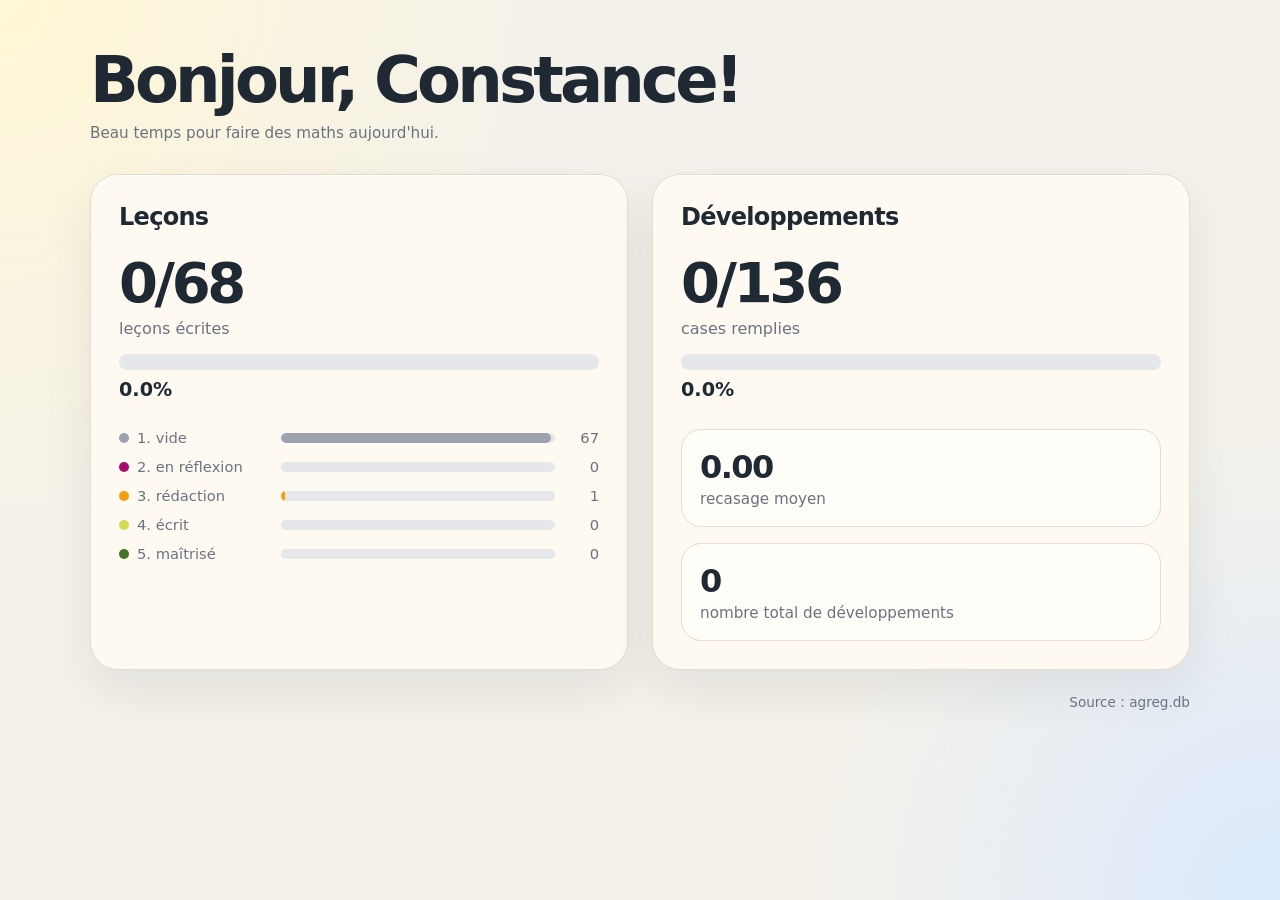
==== index.html @ 9bbb5dce "dashboard" ====
<!DOCTYPE html>
<html lang="fr">
<head>
  <meta charset="utf-8">
  <title>Dashboard agrégation</title>
  <meta name="viewport" content="width=device-width, initial-scale=1">

  <style>
    :root {
      --bg: #f4f1ea;
      --card: #fffaf0;
      --ink: #1f2933;
      --muted: #6b7280;
      --border: #e5dcc9;

      --s1: #9ca3af;
      --s2: #a70a6b;
      --s3: #f59e0b;
      --s4: #d3d950;
      --s5: #427525;
    }

    * {
      box-sizing: border-box;
    }

    body {
      margin: 0;
      min-height: 100vh;
      font-family: system-ui, -apple-system, BlinkMacSystemFont, "Segoe UI", sans-serif;
      background:
        radial-gradient(circle at top left, #fff7d6 0, transparent 35%),
        radial-gradient(circle at bottom right, #dbeafe 0, transparent 30%),
        var(--bg);
      color: var(--ink);
    }

    .page {
      width: min(1100px, calc(100% - 32px));
      margin: 0 auto;
      padding: 48px 0;
    }

    header {
      margin-bottom: 32px;
    }

    h1 {
      margin: 0;
      font-size: clamp(2rem, 5vw, 4rem);
      letter-spacing: -0.06em;
      line-height: 1;
    }

    .subtitle {
      margin-top: 12px;
      color: var(--muted);
      font-size: 0.95rem;
    }

    .grid {
      display: grid;
      grid-template-columns: repeat(2, minmax(0, 1fr));
      gap: 24px;
      align-items: stretch;
    }

    @media (max-width: 800px) {
      .grid {
        grid-template-columns: 1fr;
      }
    }

    .card {
      background: color-mix(in srgb, var(--card) 92%, white);
      border: 1px solid var(--border);
      border-radius: 28px;
      padding: 28px;
      box-shadow:
        0 20px 50px rgba(31, 41, 51, 0.08),
        inset 0 1px 0 rgba(255, 255, 255, 0.8);
    }

    .card h2 {
      margin: 0 0 24px;
      font-size: 1.5rem;
      letter-spacing: -0.03em;
    }

    .metric {
      margin-bottom: 28px;
    }

    .metric-main {
      font-size: clamp(2rem, 5vw, 3.5rem);
      line-height: 1;
      font-weight: 800;
      letter-spacing: -0.06em;
    }

    .metric-label {
      margin-top: 8px;
      color: var(--muted);
      font-size: 1rem;
    }

    .progress-track {
      width: 100%;
      height: 16px;
      border-radius: 999px;
      overflow: hidden;
      background: #e5e7eb;
      margin-top: 16px;
    }

    .progress-fill {
      height: 100%;
      border-radius: inherit;
      background: linear-gradient(90deg, #f59e0b, #22c55e);
    }

    .big-percent {
      margin-top: 8px;
      font-size: 1.2rem;
      font-weight: 700;
    }

    .bars {
      display: grid;
      gap: 12px;
      margin-top: 16px;
    }

    .bar-row {
      display: grid;
      grid-template-columns: 150px 1fr 32px;
      gap: 12px;
      align-items: center;
      font-size: 0.92rem;
    }

    .bar-label {
      display: flex;
      align-items: center;
      gap: 8px;
      color: var(--muted);
      white-space: nowrap;
    }

    .status-dot {
      width: 10px;
      height: 10px;
      border-radius: 999px;
      flex: 0 0 auto;
    }

    .bar-track {
      height: 10px;
      border-radius: 999px;
      background: #e5e7eb;
      overflow: hidden;
    }

    .bar-fill {
      height: 100%;
      border-radius: inherit;
    }

    .bar-count {
      text-align: right;
      font-variant-numeric: tabular-nums;
      color: var(--muted);
    }

    .status-1 { background: var(--s1); }
    .status-2 { background: var(--s2); }
    .status-3 { background: var(--s3); }
    .status-4 { background: var(--s4); }
    .status-5 { background: var(--s5); }

    .secondary-metrics {
      display: grid;
      gap: 16px;
      margin-top: 28px;
    }

    .mini-card {
      border: 1px solid var(--border);
      border-radius: 20px;
      padding: 18px;
      background: rgba(255, 255, 255, 0.45);
    }

    .mini-value {
      font-size: 2rem;
      font-weight: 800;
      letter-spacing: -0.05em;
    }

    .mini-label {
      margin-top: 4px;
      color: var(--muted);
      font-size: 0.95rem;
    }

    footer {
      margin-top: 24px;
      color: var(--muted);
      font-size: 0.85rem;
      text-align: right;
    }
  </style>
</head>

<body>
  <main class="page">
    <header>
      <h1>Bonjour, Constance!</h1>
      <div class="subtitle">Beau temps pour faire des maths aujourd'hui.</div>
    </header>

    <section class="grid">
      <article class="card">
        <h2>Leçons</h2>

        <div class="metric">
          <div class="metric-main">0/68</div>
          <div class="metric-label">leçons écrites</div>

          <div class="progress-track">
            <div class="progress-fill" style="width: 0.0%"></div>
          </div>

          <div class="big-percent">0.0%</div>
        </div>

        <div class="bars">
          
            <div class="bar-row">
              <div class="bar-label">
                <span class="status-dot status-1"></span>
                <span>1. vide</span>
              </div>
              <div class="bar-track">
                <div class="bar-fill status-1" style="width: 98.53%"></div>
              </div>
              <div class="bar-count">67</div>
            </div>
            

            <div class="bar-row">
              <div class="bar-label">
                <span class="status-dot status-2"></span>
                <span>2. en réflexion</span>
              </div>
              <div class="bar-track">
                <div class="bar-fill status-2" style="width: 0.00%"></div>
              </div>
              <div class="bar-count">0</div>
            </div>
            

            <div class="bar-row">
              <div class="bar-label">
                <span class="status-dot status-3"></span>
                <span>3. rédaction</span>
              </div>
              <div class="bar-track">
                <div class="bar-fill status-3" style="width: 1.47%"></div>
              </div>
              <div class="bar-count">1</div>
            </div>
            

            <div class="bar-row">
              <div class="bar-label">
                <span class="status-dot status-4"></span>
                <span>4. écrit</span>
              </div>
              <div class="bar-track">
                <div class="bar-fill status-4" style="width: 0.00%"></div>
              </div>
              <div class="bar-count">0</div>
            </div>
            

            <div class="bar-row">
              <div class="bar-label">
                <span class="status-dot status-5"></span>
                <span>5. maîtrisé</span>
              </div>
              <div class="bar-track">
                <div class="bar-fill status-5" style="width: 0.00%"></div>
              </div>
              <div class="bar-count">0</div>
            </div>
            
        </div>
      </article>

      <article class="card">
        <h2>Développements</h2>

        <div class="metric">
          <div class="metric-main">0/136</div>
          <div class="metric-label">cases remplies</div>

          <div class="progress-track">
            <div class="progress-fill" style="width: 0.0%"></div>
          </div>

          <div class="big-percent">0.0%</div>
        </div>

        <div class="secondary-metrics">
          <div class="mini-card">
            <div class="mini-value">0.00</div>
            <div class="mini-label">recasage moyen</div>
          </div>

          <div class="mini-card">
            <div class="mini-value">0</div>
            <div class="mini-label">nombre total de développements</div>
          </div>
        </div>
      </article>
    </section>

    <footer>
      Source : agreg.db
    </footer>
  </main>
</body>
</html>
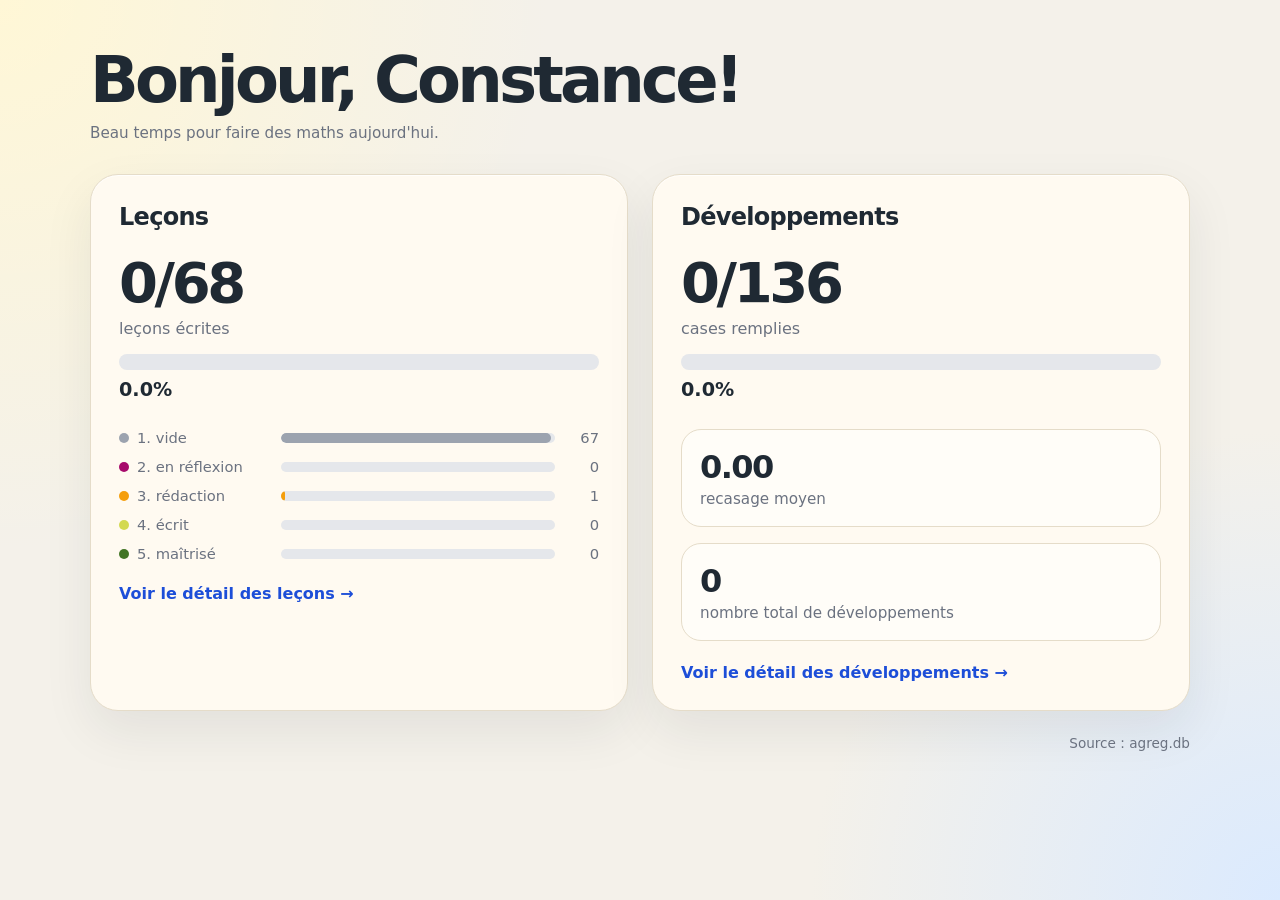
==== commit 40fcbd86: "Add leçons and dev detail dashboard pages" ====
--- a/index.html
+++ b/index.html
@@ -178,6 +178,16 @@
     .status-4 { background: var(--s4); }
     .status-5 { background: var(--s5); }
 
+    .card-link {
+      margin-top: 22px;
+    }
+
+    .card-link a {
+      color: #1d4ed8;
+      text-decoration: none;
+      font-weight: 600;
+    }
+
     .secondary-metrics {
       display: grid;
       gap: 16px;
@@ -296,6 +306,12 @@
             </div>
             
         </div>
+
+        <div class="card-link">
+          <a href="lecons/index.html">Voir le détail des leçons →</a>
+
+        </div>
+
       </article>
 
       <article class="card">
@@ -322,6 +338,10 @@
             <div class="mini-value">0</div>
             <div class="mini-label">nombre total de développements</div>
           </div>
+        </div>
+
+        <div class="card-link">
+          <a href="dev/index.html">Voir le détail des développements →</a>
         </div>
       </article>
     </section>
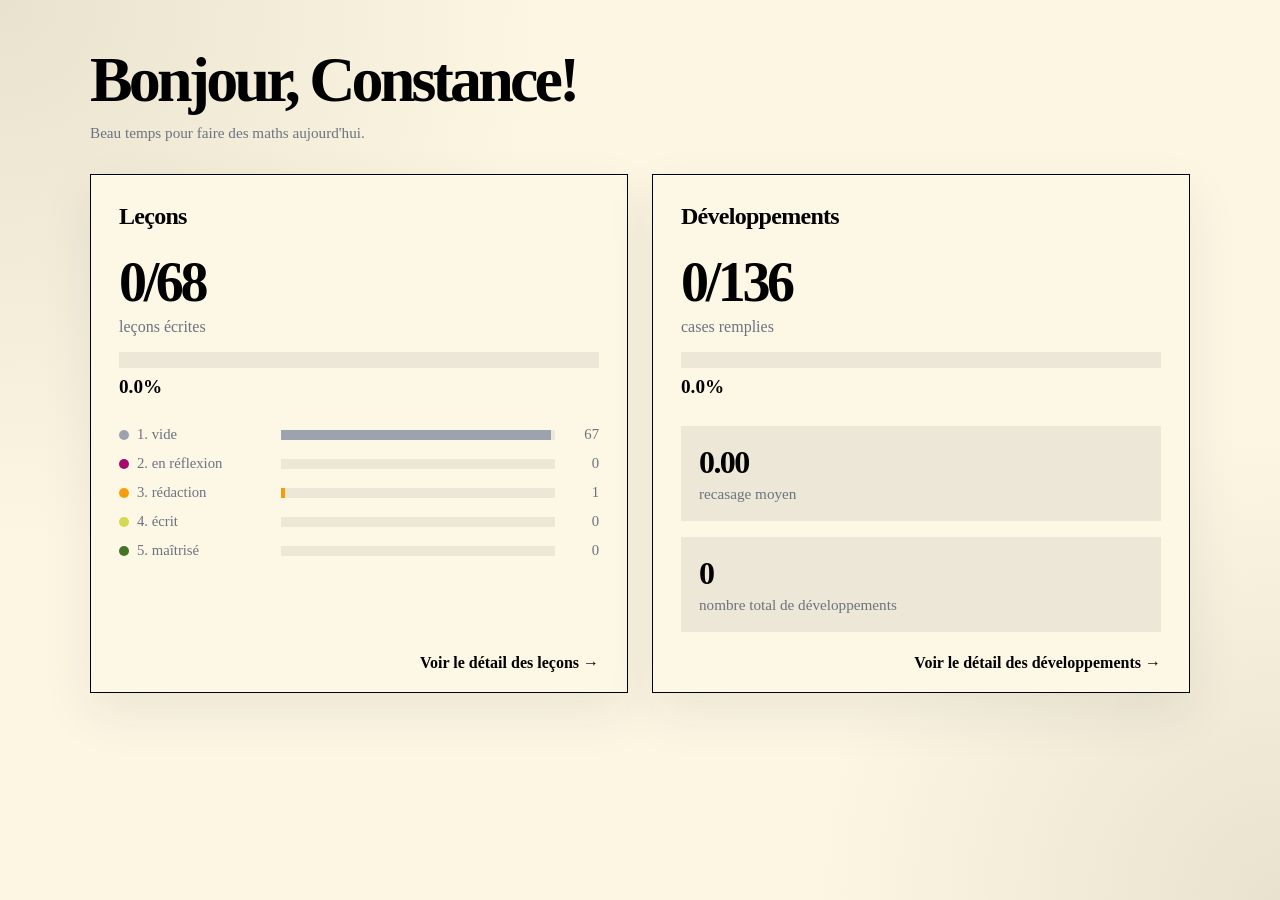
==== commit a41c957b: "esthetique" ====
--- a/index.html
+++ b/index.html
@@ -7,11 +7,11 @@
 
   <style>
     :root {
-      --bg: #f4f1ea;
-      --card: #fffaf0;
-      --ink: #1f2933;
+      --bg: #fdf6e3;
+      --card: #fdf6e3;
+      --ink: #000;
       --muted: #6b7280;
-      --border: #e5dcc9;
+      --border: #000;
 
       --s1: #9ca3af;
       --s2: #a70a6b;
@@ -27,10 +27,10 @@
     body {
       margin: 0;
       min-height: 100vh;
-      font-family: system-ui, -apple-system, BlinkMacSystemFont, "Segoe UI", sans-serif;
+      font-family: 'Recursive Monospace';
       background:
-        radial-gradient(circle at top left, #fff7d6 0, transparent 35%),
-        radial-gradient(circle at bottom right, #dbeafe 0, transparent 30%),
+        radial-gradient(circle at top left, #e9e2cf 0, transparent 35%),
+        radial-gradient(circle at bottom right, #e9e2cf 0, transparent 30%),
         var(--bg);
       color: var(--ink);
     }
@@ -74,11 +74,13 @@
     .card {
       background: color-mix(in srgb, var(--card) 92%, white);
       border: 1px solid var(--border);
-      border-radius: 28px;
+      border-radius: 0px;
       padding: 28px;
+      padding-bottom: 38px;
       box-shadow:
         0 20px 50px rgba(31, 41, 51, 0.08),
         inset 0 1px 0 rgba(255, 255, 255, 0.8);
+      position: relative;
     }
 
     .card h2 {
@@ -107,16 +109,16 @@
     .progress-track {
       width: 100%;
       height: 16px;
-      border-radius: 999px;
+      border-radius: 0px;
       overflow: hidden;
-      background: #e5e7eb;
+      background: #0001;
       margin-top: 16px;
     }
 
     .progress-fill {
       height: 100%;
       border-radius: inherit;
-      background: linear-gradient(90deg, #f59e0b, #22c55e);
+      background: linear-gradient(90deg, #f59e0b, #427525);
     }
 
     .big-percent {
@@ -156,8 +158,8 @@
 
     .bar-track {
       height: 10px;
-      border-radius: 999px;
-      background: #e5e7eb;
+      border-radius: 0px;
+      background: #0001;
       overflow: hidden;
     }
 
@@ -183,9 +185,12 @@
     }
 
     .card-link a {
-      color: #1d4ed8;
+      color: black;
       text-decoration: none;
       font-weight: 600;
+      position: absolute;
+      bottom: 20px;
+      right: 28px;
     }
 
     .secondary-metrics {
@@ -195,10 +200,9 @@
     }
 
     .mini-card {
-      border: 1px solid var(--border);
-      border-radius: 20px;
+      border-radius: 0px;
       padding: 18px;
-      background: rgba(255, 255, 255, 0.45);
+      background: #0001
     }
 
     .mini-value {
@@ -345,10 +349,6 @@
         </div>
       </article>
     </section>
-
-    <footer>
-      Source : agreg.db
-    </footer>
   </main>
 </body>
 </html>
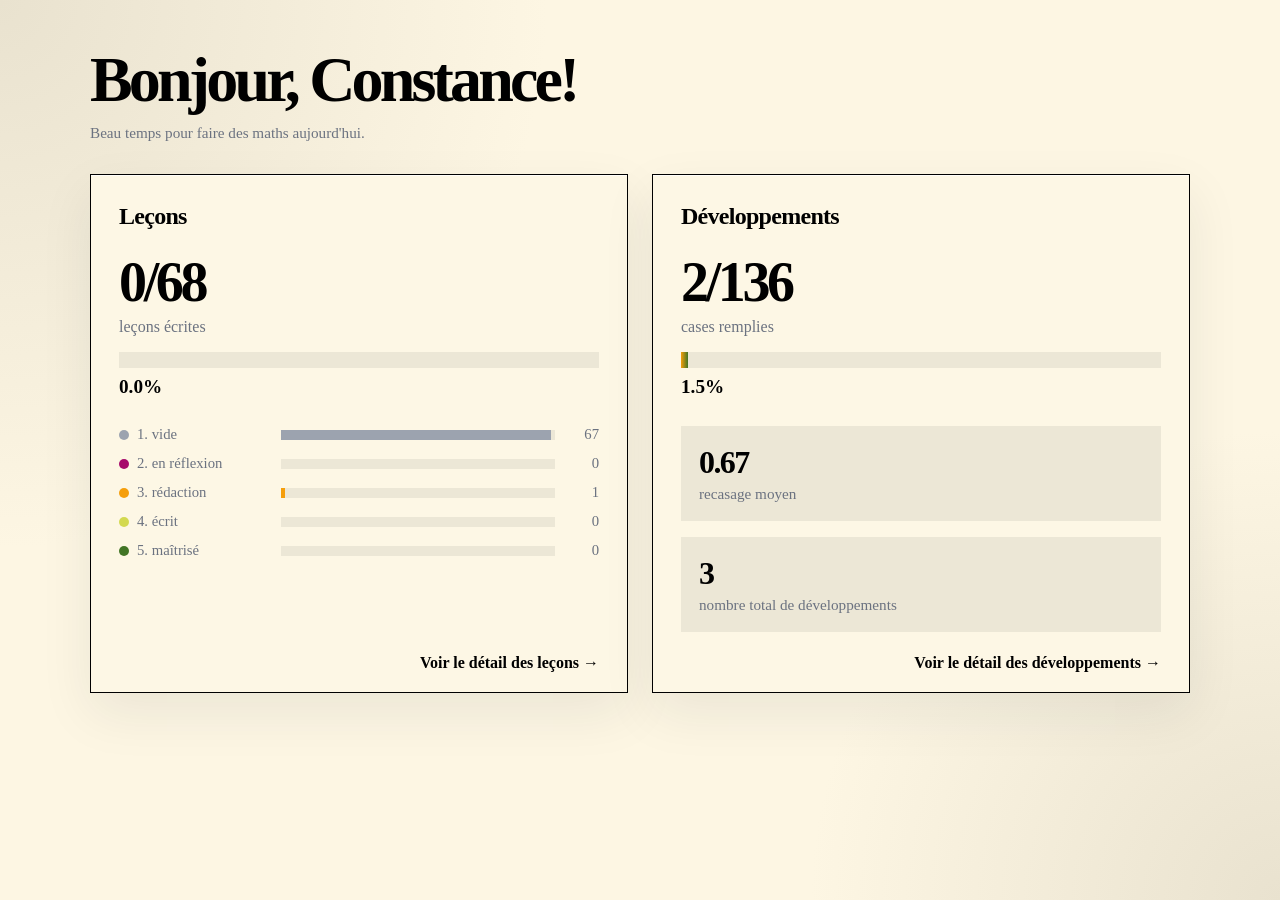
==== commit 12cad4a8: "devs" ====
--- a/index.html
+++ b/index.html
@@ -322,24 +322,24 @@
         <h2>Développements</h2>
 
         <div class="metric">
-          <div class="metric-main">0/136</div>
+          <div class="metric-main">2/136</div>
           <div class="metric-label">cases remplies</div>
 
           <div class="progress-track">
-            <div class="progress-fill" style="width: 0.0%"></div>
+            <div class="progress-fill" style="width: 1.5%"></div>
           </div>
 
-          <div class="big-percent">0.0%</div>
+          <div class="big-percent">1.5%</div>
         </div>
 
         <div class="secondary-metrics">
           <div class="mini-card">
-            <div class="mini-value">0.00</div>
+            <div class="mini-value">0.67</div>
             <div class="mini-label">recasage moyen</div>
           </div>
 
           <div class="mini-card">
-            <div class="mini-value">0</div>
+            <div class="mini-value">3</div>
             <div class="mini-label">nombre total de développements</div>
           </div>
         </div>
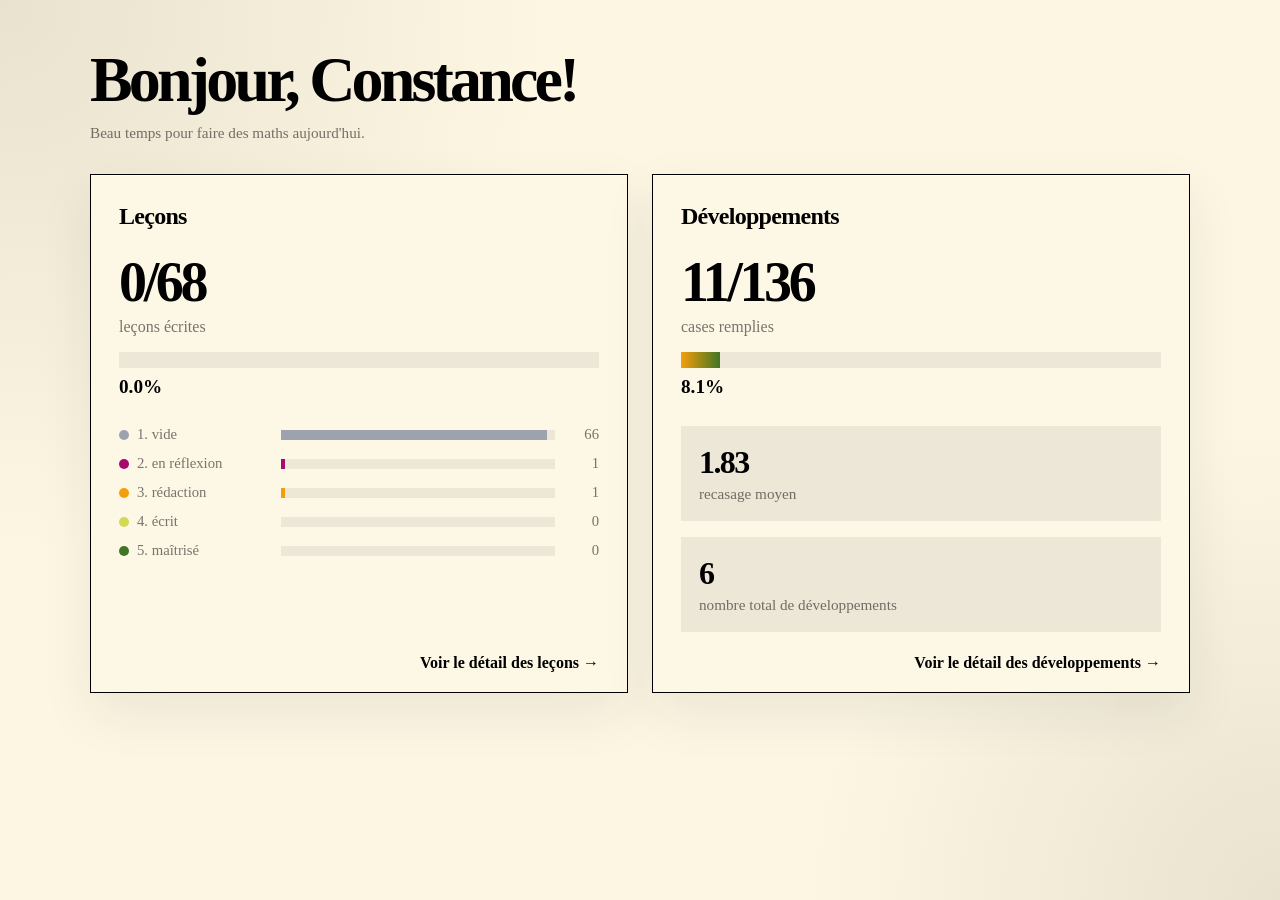
==== commit fe183470: "on continue le couplage" ====
--- a/index.html
+++ b/index.html
@@ -10,7 +10,7 @@
       --bg: #fdf6e3;
       --card: #fdf6e3;
       --ink: #000;
-      --muted: #6b7280;
+      --muted: #0008;
       --border: #000;
 
       --s1: #9ca3af;
@@ -256,9 +256,9 @@
                 <span>1. vide</span>
               </div>
               <div class="bar-track">
-                <div class="bar-fill status-1" style="width: 98.53%"></div>
-              </div>
-              <div class="bar-count">67</div>
+                <div class="bar-fill status-1" style="width: 97.06%"></div>
+              </div>
+              <div class="bar-count">66</div>
             </div>
             
 
@@ -268,9 +268,9 @@
                 <span>2. en réflexion</span>
               </div>
               <div class="bar-track">
-                <div class="bar-fill status-2" style="width: 0.00%"></div>
-              </div>
-              <div class="bar-count">0</div>
+                <div class="bar-fill status-2" style="width: 1.47%"></div>
+              </div>
+              <div class="bar-count">1</div>
             </div>
             
 
@@ -322,24 +322,24 @@
         <h2>Développements</h2>
 
         <div class="metric">
-          <div class="metric-main">2/136</div>
+          <div class="metric-main">11/136</div>
           <div class="metric-label">cases remplies</div>
 
           <div class="progress-track">
-            <div class="progress-fill" style="width: 1.5%"></div>
+            <div class="progress-fill" style="width: 8.1%"></div>
           </div>
 
-          <div class="big-percent">1.5%</div>
+          <div class="big-percent">8.1%</div>
         </div>
 
         <div class="secondary-metrics">
           <div class="mini-card">
-            <div class="mini-value">0.67</div>
+            <div class="mini-value">1.83</div>
             <div class="mini-label">recasage moyen</div>
           </div>
 
           <div class="mini-card">
-            <div class="mini-value">3</div>
+            <div class="mini-value">6</div>
             <div class="mini-label">nombre total de développements</div>
           </div>
         </div>
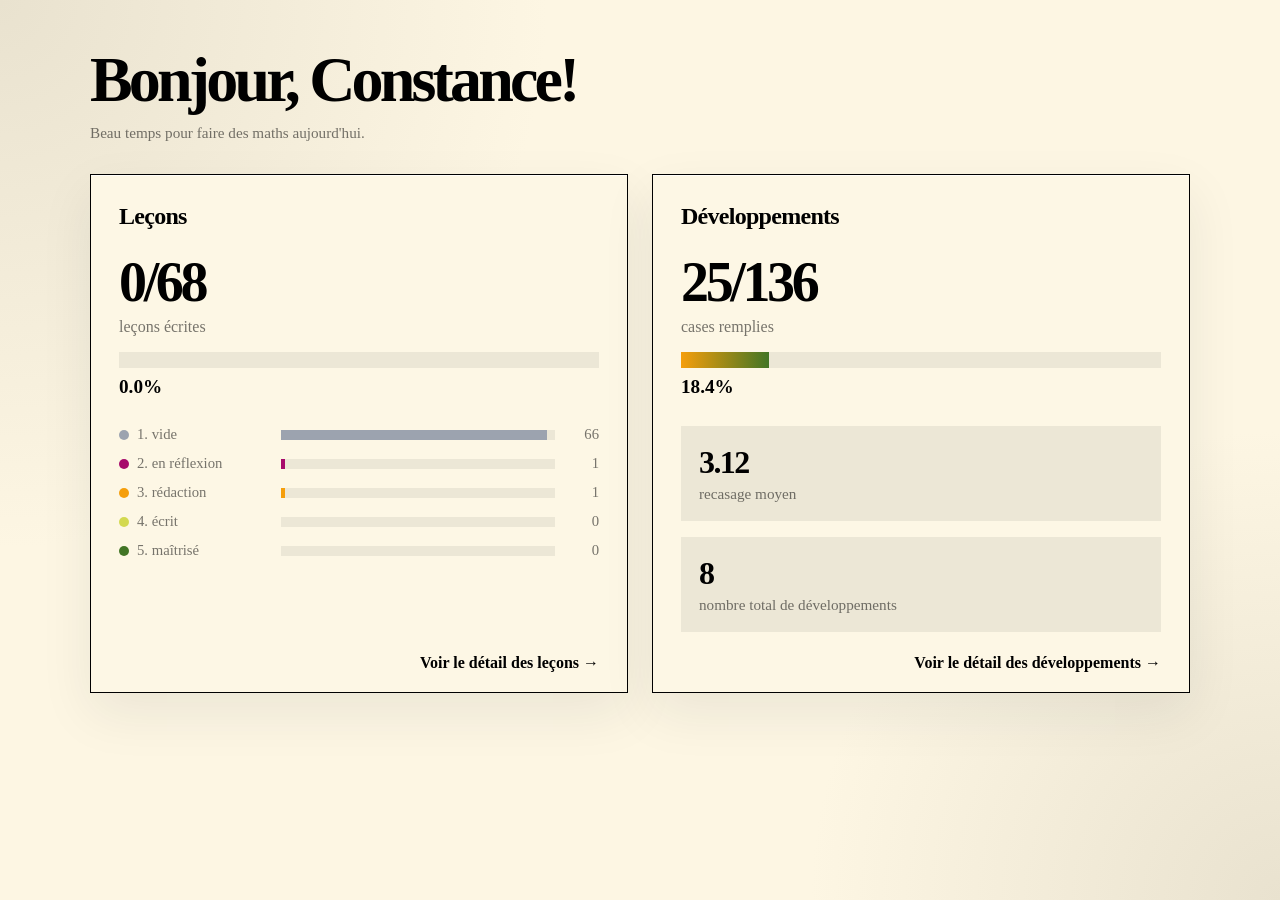
==== commit cdb70625: "sync" ====
--- a/index.html
+++ b/index.html
@@ -322,24 +322,24 @@
         <h2>Développements</h2>
 
         <div class="metric">
-          <div class="metric-main">11/136</div>
+          <div class="metric-main">25/136</div>
           <div class="metric-label">cases remplies</div>
 
           <div class="progress-track">
-            <div class="progress-fill" style="width: 8.1%"></div>
+            <div class="progress-fill" style="width: 18.4%"></div>
           </div>
 
-          <div class="big-percent">8.1%</div>
+          <div class="big-percent">18.4%</div>
         </div>
 
         <div class="secondary-metrics">
           <div class="mini-card">
-            <div class="mini-value">1.83</div>
+            <div class="mini-value">3.12</div>
             <div class="mini-label">recasage moyen</div>
           </div>
 
           <div class="mini-card">
-            <div class="mini-value">6</div>
+            <div class="mini-value">8</div>
             <div class="mini-label">nombre total de développements</div>
           </div>
         </div>
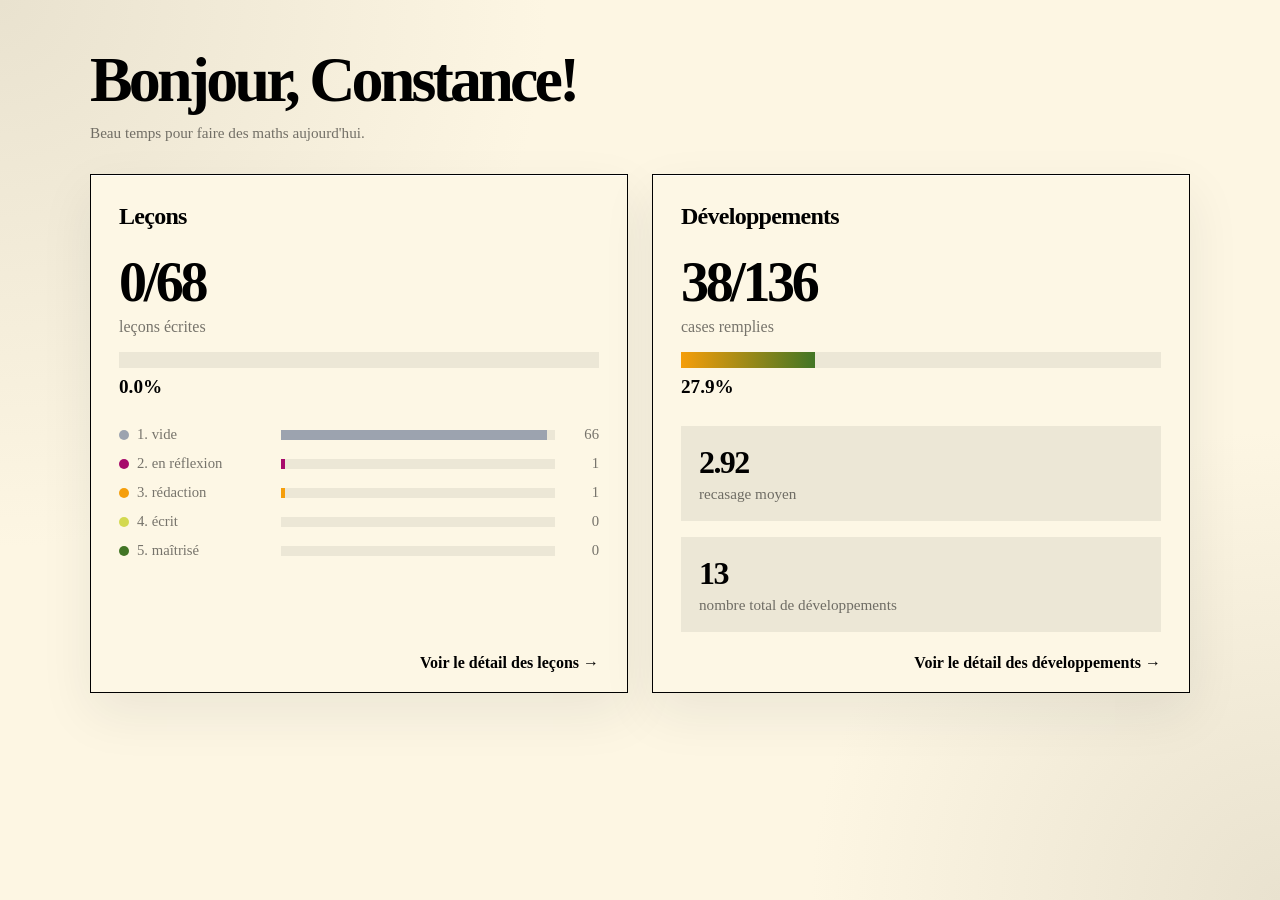
==== commit e908ffe3: "sync" ====
--- a/index.html
+++ b/index.html
@@ -322,24 +322,24 @@
         <h2>Développements</h2>
 
         <div class="metric">
-          <div class="metric-main">25/136</div>
+          <div class="metric-main">38/136</div>
           <div class="metric-label">cases remplies</div>
 
           <div class="progress-track">
-            <div class="progress-fill" style="width: 18.4%"></div>
+            <div class="progress-fill" style="width: 27.9%"></div>
           </div>
 
-          <div class="big-percent">18.4%</div>
+          <div class="big-percent">27.9%</div>
         </div>
 
         <div class="secondary-metrics">
           <div class="mini-card">
-            <div class="mini-value">3.12</div>
+            <div class="mini-value">2.92</div>
             <div class="mini-label">recasage moyen</div>
           </div>
 
           <div class="mini-card">
-            <div class="mini-value">8</div>
+            <div class="mini-value">13</div>
             <div class="mini-label">nombre total de développements</div>
           </div>
         </div>
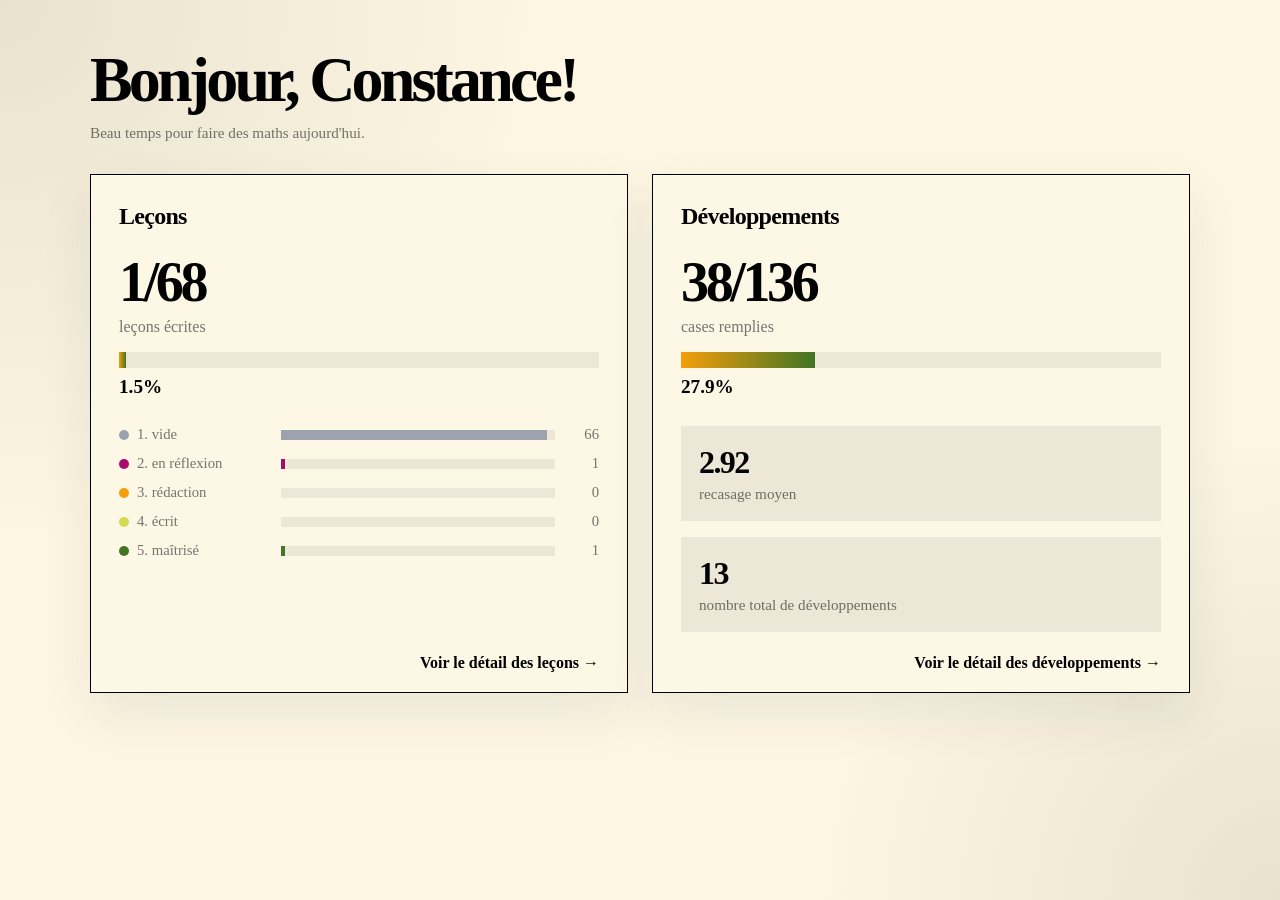
==== commit a6219277: "dash" ====
--- a/index.html
+++ b/index.html
@@ -238,14 +238,14 @@
         <h2>Leçons</h2>
 
         <div class="metric">
-          <div class="metric-main">0/68</div>
+          <div class="metric-main">1/68</div>
           <div class="metric-label">leçons écrites</div>
 
           <div class="progress-track">
-            <div class="progress-fill" style="width: 0.0%"></div>
+            <div class="progress-fill" style="width: 1.5%"></div>
           </div>
 
-          <div class="big-percent">0.0%</div>
+          <div class="big-percent">1.5%</div>
         </div>
 
         <div class="bars">
@@ -280,9 +280,9 @@
                 <span>3. rédaction</span>
               </div>
               <div class="bar-track">
-                <div class="bar-fill status-3" style="width: 1.47%"></div>
-              </div>
-              <div class="bar-count">1</div>
+                <div class="bar-fill status-3" style="width: 0.00%"></div>
+              </div>
+              <div class="bar-count">0</div>
             </div>
             
 
@@ -304,9 +304,9 @@
                 <span>5. maîtrisé</span>
               </div>
               <div class="bar-track">
-                <div class="bar-fill status-5" style="width: 0.00%"></div>
-              </div>
-              <div class="bar-count">0</div>
+                <div class="bar-fill status-5" style="width: 1.47%"></div>
+              </div>
+              <div class="bar-count">1</div>
             </div>
             
         </div>
